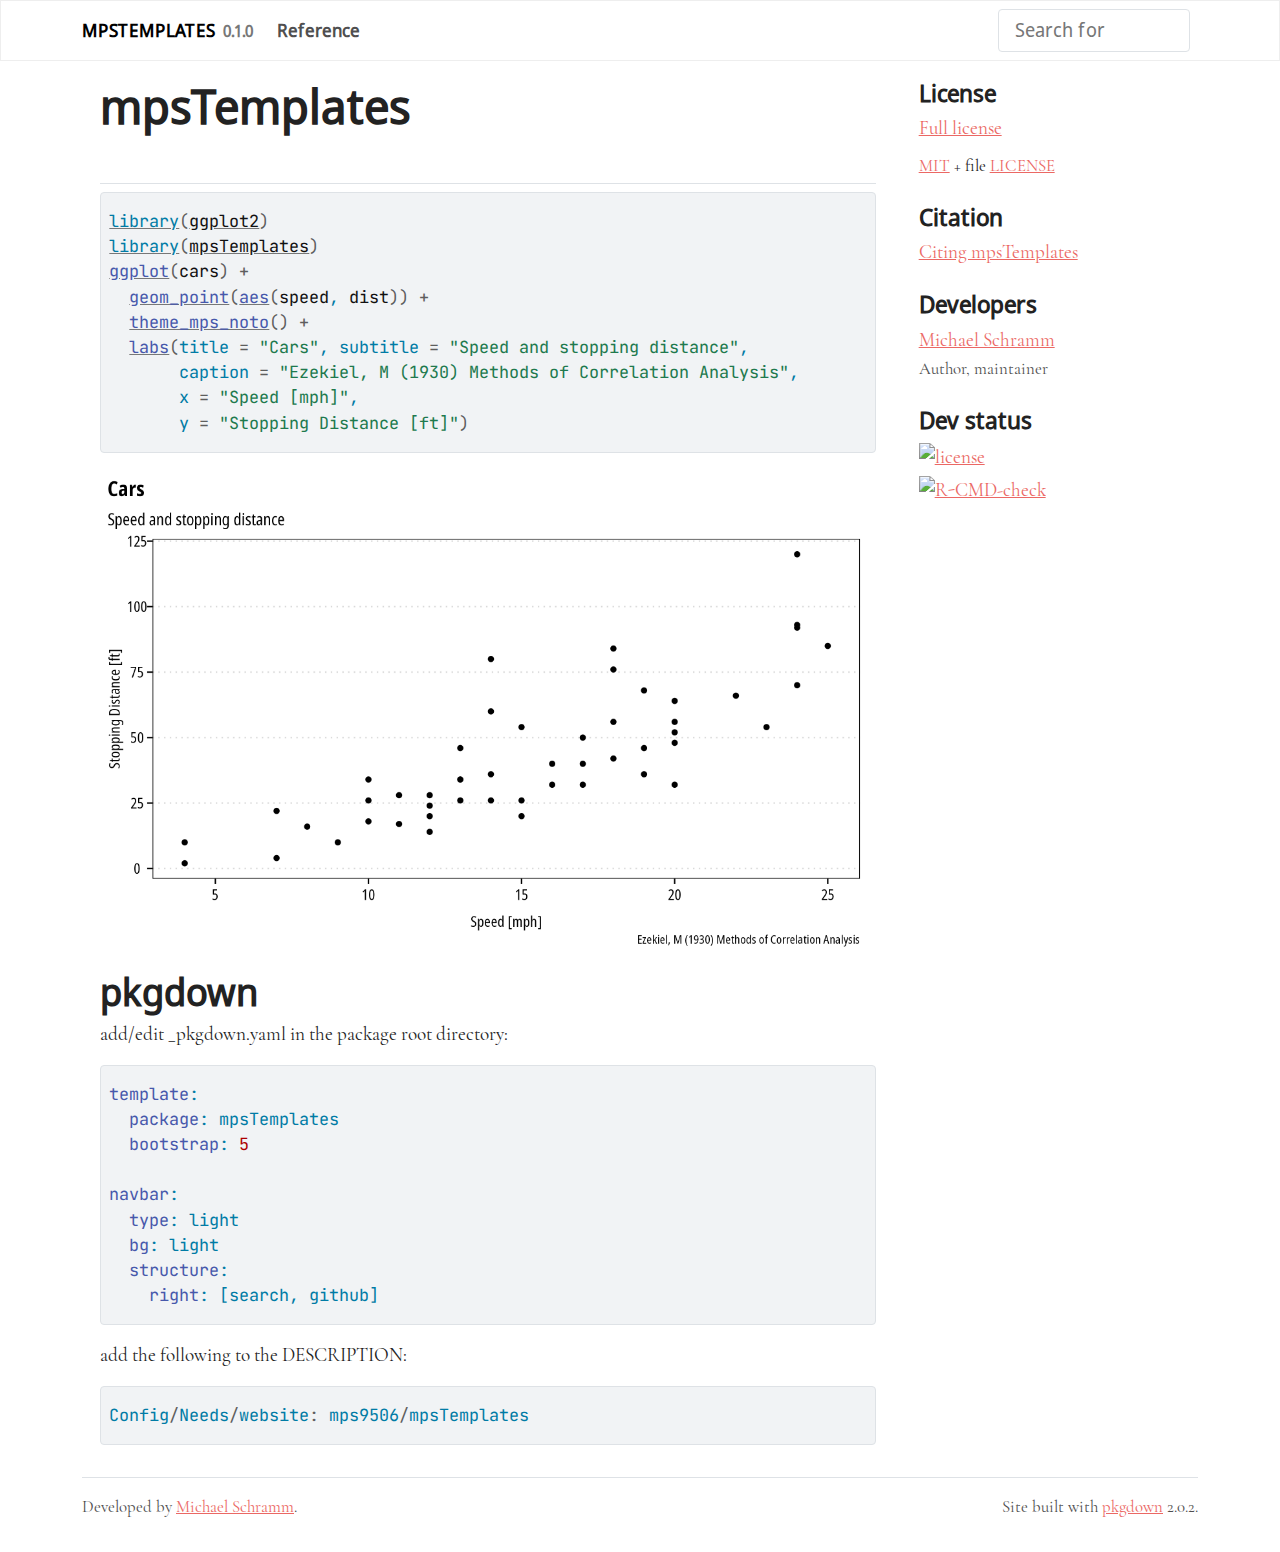
==== index.html @ f1f0ec69 "Built site for mpsTemplates: 0.1.0@006e340" ====
<!DOCTYPE html>
<!-- Generated by pkgdown: do not edit by hand --><html lang="en">
<head>
<meta http-equiv="Content-Type" content="text/html; charset=UTF-8">
<meta charset="utf-8">
<meta http-equiv="X-UA-Compatible" content="IE=edge">
<meta name="viewport" content="width=device-width, initial-scale=1, shrink-to-fit=no">
<meta name="description" content="Provides opinionated ggplot2 themes and other templates for my own use.">
<title>Templates for Me • mpsTemplates</title>
<script src="deps/jquery-3.6.0/jquery-3.6.0.min.js"></script><meta name="viewport" content="width=device-width, initial-scale=1, shrink-to-fit=no">
<link href="deps/bootstrap-5.1.0/bootstrap.min.css" rel="stylesheet">
<script src="deps/bootstrap-5.1.0/bootstrap.bundle.min.js"></script><link href="deps/_Cormorant%20Garamond-0.4.0/font.css" rel="stylesheet">
<link href="deps/_JetBrains%20Mono-0.4.0/font.css" rel="stylesheet">
<link href="deps/_Noto%20Sans%20Display-0.4.0/font.css" rel="stylesheet">
<!-- Font Awesome icons --><link rel="stylesheet" href="https://cdnjs.cloudflare.com/ajax/libs/font-awesome/5.12.1/css/all.min.css" integrity="sha256-mmgLkCYLUQbXn0B1SRqzHar6dCnv9oZFPEC1g1cwlkk=" crossorigin="anonymous">
<link rel="stylesheet" href="https://cdnjs.cloudflare.com/ajax/libs/font-awesome/5.12.1/css/v4-shims.min.css" integrity="sha256-wZjR52fzng1pJHwx4aV2AO3yyTOXrcDW7jBpJtTwVxw=" crossorigin="anonymous">
<!-- bootstrap-toc --><script src="https://cdn.rawgit.com/afeld/bootstrap-toc/v1.0.1/dist/bootstrap-toc.min.js"></script><!-- headroom.js --><script src="https://cdnjs.cloudflare.com/ajax/libs/headroom/0.11.0/headroom.min.js" integrity="sha256-AsUX4SJE1+yuDu5+mAVzJbuYNPHj/WroHuZ8Ir/CkE0=" crossorigin="anonymous"></script><script src="https://cdnjs.cloudflare.com/ajax/libs/headroom/0.11.0/jQuery.headroom.min.js" integrity="sha256-ZX/yNShbjqsohH1k95liqY9Gd8uOiE1S4vZc+9KQ1K4=" crossorigin="anonymous"></script><!-- clipboard.js --><script src="https://cdnjs.cloudflare.com/ajax/libs/clipboard.js/2.0.6/clipboard.min.js" integrity="sha256-inc5kl9MA1hkeYUt+EC3BhlIgyp/2jDIyBLS6k3UxPI=" crossorigin="anonymous"></script><!-- search --><script src="https://cdnjs.cloudflare.com/ajax/libs/fuse.js/6.4.6/fuse.js" integrity="sha512-zv6Ywkjyktsohkbp9bb45V6tEMoWhzFzXis+LrMehmJZZSys19Yxf1dopHx7WzIKxr5tK2dVcYmaCk2uqdjF4A==" crossorigin="anonymous"></script><script src="https://cdnjs.cloudflare.com/ajax/libs/autocomplete.js/0.38.0/autocomplete.jquery.min.js" integrity="sha512-GU9ayf+66Xx2TmpxqJpliWbT5PiGYxpaG8rfnBEk1LL8l1KGkRShhngwdXK1UgqhAzWpZHSiYPc09/NwDQIGyg==" crossorigin="anonymous"></script><script src="https://cdnjs.cloudflare.com/ajax/libs/mark.js/8.11.1/mark.min.js" integrity="sha512-5CYOlHXGh6QpOFA/TeTylKLWfB3ftPsde7AnmhuitiTX4K5SqCLBeKro6sPS8ilsz1Q4NRx3v8Ko2IBiszzdww==" crossorigin="anonymous"></script><!-- pkgdown --><script src="pkgdown.js"></script><meta property="og:title" content="Templates for Me">
<meta property="og:description" content="Provides opinionated ggplot2 themes and other templates for my own use.">
<!-- mathjax --><script src="https://cdnjs.cloudflare.com/ajax/libs/mathjax/2.7.5/MathJax.js" integrity="sha256-nvJJv9wWKEm88qvoQl9ekL2J+k/RWIsaSScxxlsrv8k=" crossorigin="anonymous"></script><script src="https://cdnjs.cloudflare.com/ajax/libs/mathjax/2.7.5/config/TeX-AMS-MML_HTMLorMML.js" integrity="sha256-84DKXVJXs0/F8OTMzX4UR909+jtl4G7SPypPavF+GfA=" crossorigin="anonymous"></script><!--[if lt IE 9]>
<script src="https://oss.maxcdn.com/html5shiv/3.7.3/html5shiv.min.js"></script>
<script src="https://oss.maxcdn.com/respond/1.4.2/respond.min.js"></script>
<![endif]-->
</head>
<body>
    <a href="#main" class="visually-hidden-focusable">Skip to contents</a>
    

    <nav class="navbar fixed-top navbar-light navbar-expand-lg bg-light"><div class="container">
    
    <a class="navbar-brand me-2" href="index.html">mpsTemplates</a>

    <small class="nav-text text-muted me-auto" data-bs-toggle="tooltip" data-bs-placement="bottom" title="">0.1.0</small>

    
    <button class="navbar-toggler" type="button" data-bs-toggle="collapse" data-bs-target="#navbar" aria-controls="navbar" aria-expanded="false" aria-label="Toggle navigation">
      <span class="navbar-toggler-icon"></span>
    </button>

    <div id="navbar" class="collapse navbar-collapse ms-3">
      <ul class="navbar-nav me-auto">
<li class="nav-item">
  <a class="nav-link" href="reference/index.html">Reference</a>
</li>
      </ul>
<form class="form-inline my-2 my-lg-0" role="search">
        <input type="search" class="form-control me-sm-2" aria-label="Toggle navigation" name="search-input" data-search-index="search.json" id="search-input" placeholder="Search for" autocomplete="off">
</form>

      <ul class="navbar-nav"></ul>
</div>

    
  </div>
</nav><div class="container template-home">
<div class="row">
  <main id="main" class="col-md-9"><div class="section level1">
<div class="page-header"><h1 id="mpstemplates">mpsTemplates<a class="anchor" aria-label="anchor" href="#mpstemplates"></a>
</h1></div>
<!-- badges: start -->

<div class="sourceCode" id="cb1"><pre class="downlit sourceCode r">
<code class="sourceCode R"><span class="kw"><a href="https://rdrr.io/r/base/library.html" class="external-link">library</a></span><span class="op">(</span><span class="va"><a href="https://ggplot2.tidyverse.org" class="external-link">ggplot2</a></span><span class="op">)</span>
<span class="kw"><a href="https://rdrr.io/r/base/library.html" class="external-link">library</a></span><span class="op">(</span><span class="va"><a href="https://mps9506.github.io/mps-templates/">mpsTemplates</a></span><span class="op">)</span>
<span class="fu"><a href="https://ggplot2.tidyverse.org/reference/ggplot.html" class="external-link">ggplot</a></span><span class="op">(</span><span class="va">cars</span><span class="op">)</span> <span class="op">+</span>
  <span class="fu"><a href="https://ggplot2.tidyverse.org/reference/geom_point.html" class="external-link">geom_point</a></span><span class="op">(</span><span class="fu"><a href="https://ggplot2.tidyverse.org/reference/aes.html" class="external-link">aes</a></span><span class="op">(</span><span class="va">speed</span>, <span class="va">dist</span><span class="op">)</span><span class="op">)</span> <span class="op">+</span>
  <span class="fu"><a href="reference/theme_mps_noto.html">theme_mps_noto</a></span><span class="op">(</span><span class="op">)</span> <span class="op">+</span>
  <span class="fu"><a href="https://ggplot2.tidyverse.org/reference/labs.html" class="external-link">labs</a></span><span class="op">(</span>title <span class="op">=</span> <span class="st">"Cars"</span>, subtitle <span class="op">=</span> <span class="st">"Speed and stopping distance"</span>,
       caption <span class="op">=</span> <span class="st">"Ezekiel, M (1930) Methods of Correlation Analysis"</span>,
       x <span class="op">=</span> <span class="st">"Speed [mph]"</span>,
       y <span class="op">=</span> <span class="st">"Stopping Distance [ft]"</span><span class="op">)</span></code></pre></div>
<p><img src="reference/figures/README-unnamed-chunk-2-1.png" width="100%"></p>
<div class="section level2">
<h2 id="pkgdown">pkgdown<a class="anchor" aria-label="anchor" href="#pkgdown"></a>
</h2>
<p>add/edit _pkgdown.yaml in the package root directory:</p>
<div class="sourceCode" id="cb2"><pre class="sourceCode yaml"><code class="sourceCode yaml"><span id="cb2-1"><a href="#cb2-1"></a><span class="fu">template</span><span class="kw">:</span></span>
<span id="cb2-2"><a href="#cb2-2"></a><span class="at">  </span><span class="fu">package</span><span class="kw">:</span><span class="at"> mpsTemplates</span></span>
<span id="cb2-3"><a href="#cb2-3"></a><span class="at">  </span><span class="fu">bootstrap</span><span class="kw">:</span><span class="at"> </span><span class="dv">5</span></span>
<span id="cb2-4"><a href="#cb2-4"></a></span>
<span id="cb2-5"><a href="#cb2-5"></a><span class="fu">navbar</span><span class="kw">:</span></span>
<span id="cb2-6"><a href="#cb2-6"></a><span class="at">  </span><span class="fu">type</span><span class="kw">:</span><span class="at"> light</span></span>
<span id="cb2-7"><a href="#cb2-7"></a><span class="at">  </span><span class="fu">bg</span><span class="kw">:</span><span class="at"> light</span></span>
<span id="cb2-8"><a href="#cb2-8"></a><span class="at">  </span><span class="fu">structure</span><span class="kw">:</span></span>
<span id="cb2-9"><a href="#cb2-9"></a><span class="at">    </span><span class="fu">right</span><span class="kw">:</span><span class="at"> </span><span class="kw">[</span><span class="at">search</span><span class="kw">,</span><span class="at"> github</span><span class="kw">]</span></span></code></pre></div>
<p>add the following to the DESCRIPTION:</p>
<div class="sourceCode" id="cb3"><pre class="sourceCode R"><code class="sourceCode r"><span id="cb3-1"><a href="#cb3-1"></a>Config<span class="op">/</span>Needs<span class="op">/</span>website<span class="op">:</span><span class="st"> </span>mps9506<span class="op">/</span>mpsTemplates</span></code></pre></div>
</div>
</div>
  </main><aside class="col-md-3"><div class="license">
<h2 data-toc-skip>License</h2>
<ul class="list-unstyled">
<li><a href="LICENSE.html">Full license</a></li>
<li><small><a href="https://opensource.org/licenses/mit-license.php" class="external-link">MIT</a> + file <a href="LICENSE-text.html">LICENSE</a></small></li>
</ul>
</div>


<div class="citation">
<h2 data-toc-skip>Citation</h2>
<ul class="list-unstyled">
<li><a href="authors.html#citation">Citing mpsTemplates</a></li>
</ul>
</div>

<div class="developers">
<h2 data-toc-skip>Developers</h2>
<ul class="list-unstyled">
<li>
<a href="https://github.com/mps9506" class="external-link">Michael Schramm</a> <br><small class="roles"> Author, maintainer </small>  </li>
</ul>
</div>

<div class="dev-status">
<h2 data-toc-skip>Dev status</h2>
<ul class="list-unstyled">
<li><a href="https://choosealicense.com/" class="external-link"><img src="https://img.shields.io/badge/license-MIT%20+%20file%20LICENSE-lightgrey.svg" alt="license"></a></li>
<li><a href="https://github.com/mps9506/mps-templates/actions" class="external-link"><img src="https://github.com/mps9506/mps-templates/workflows/R-CMD-check/badge.svg" alt="R-CMD-check"></a></li>
</ul>
</div>

  </aside>
</div>


    <footer><div class="pkgdown-footer-left">
  <p></p>
<p>Developed by <a href="https://github.com/mps9506" class="external-link">Michael Schramm</a>.</p>
</div>

<div class="pkgdown-footer-right">
  <p></p>
<p>Site built with <a href="https://pkgdown.r-lib.org/" class="external-link">pkgdown</a> 2.0.2.</p>
</div>

    </footer>
</div>

  

  

  </body>
</html>
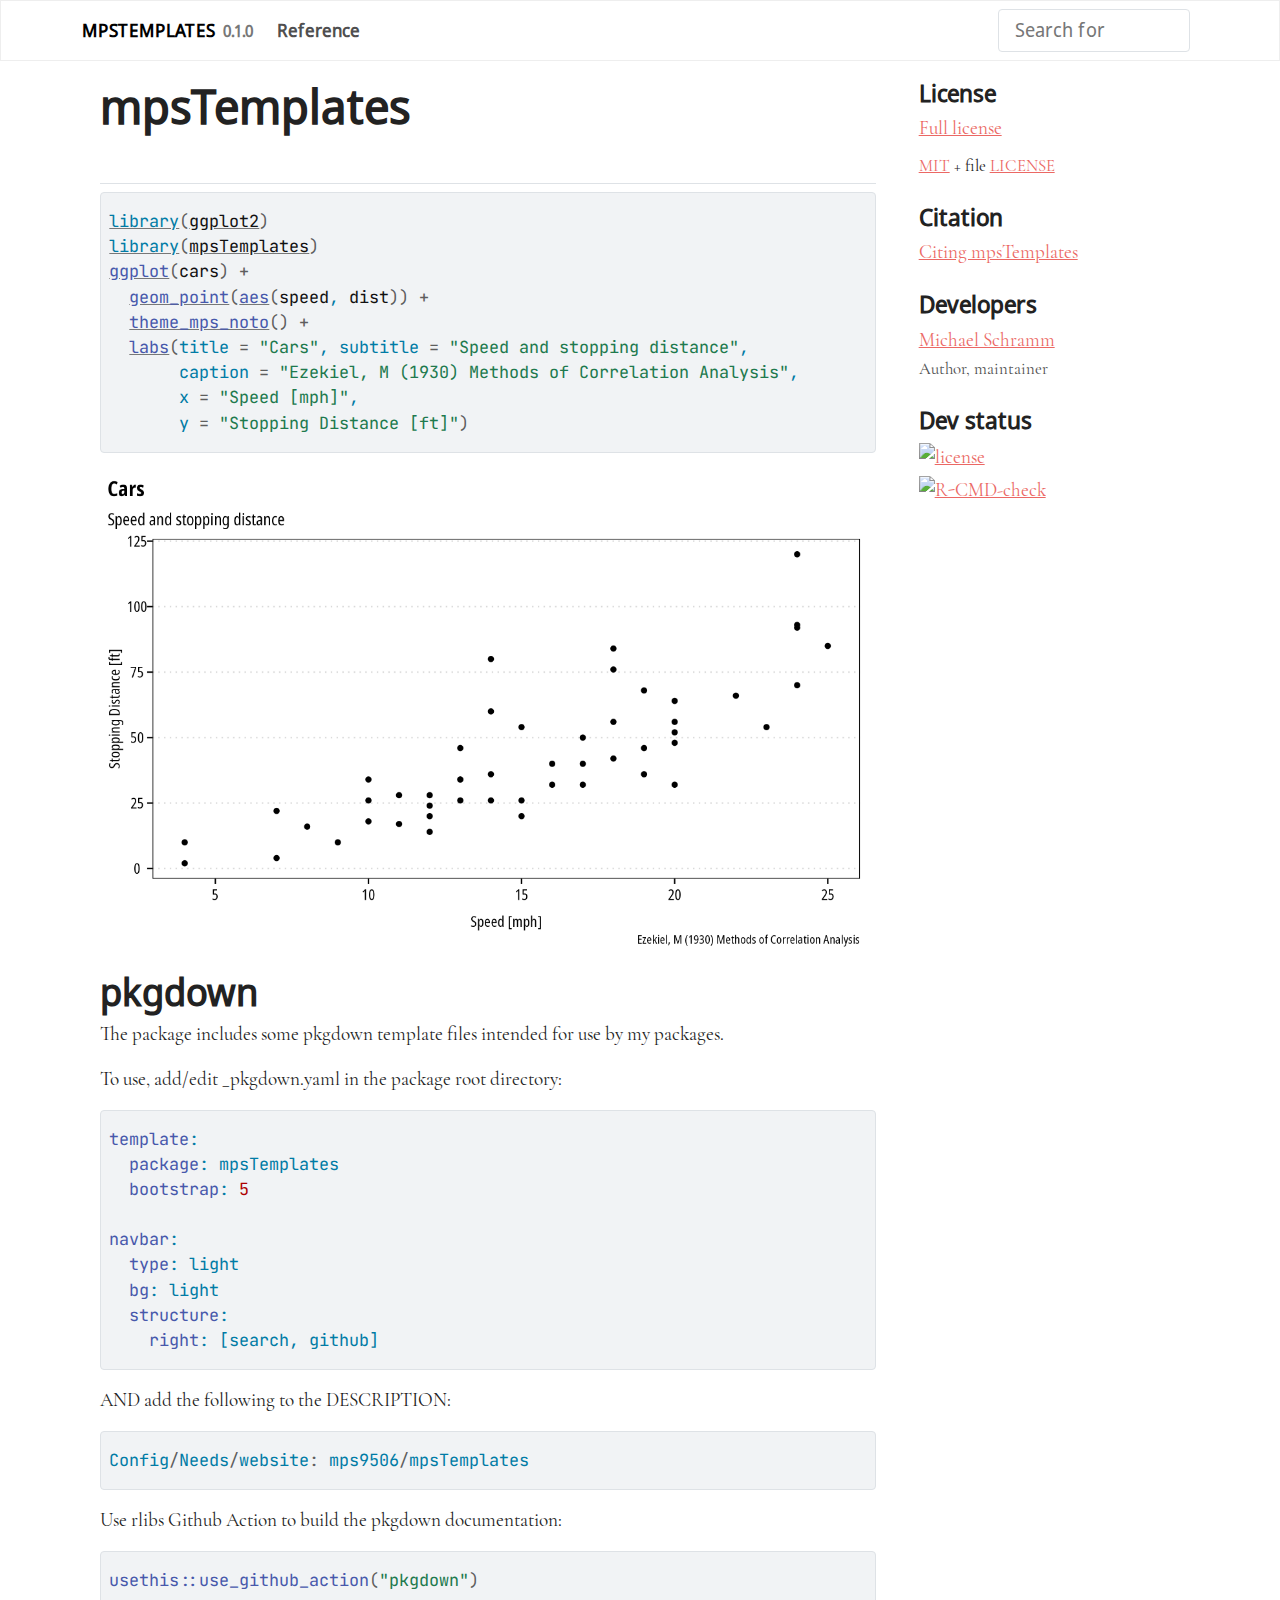
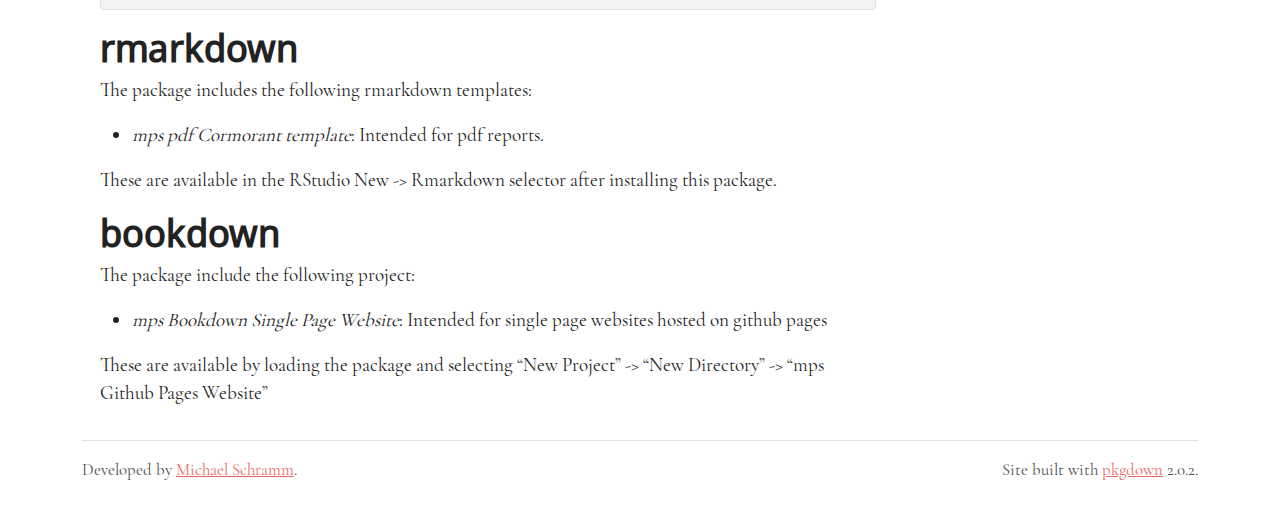
==== commit 1f459ca6: "Built site for mpsTemplates: 0.1.0@ee2d639" ====
--- a/index.html
+++ b/index.html
@@ -72,7 +72,8 @@
 <div class="section level2">
 <h2 id="pkgdown">pkgdown<a class="anchor" aria-label="anchor" href="#pkgdown"></a>
 </h2>
-<p>add/edit _pkgdown.yaml in the package root directory:</p>
+<p>The package includes some pkgdown template files intended for use by my packages.</p>
+<p>To use, add/edit _pkgdown.yaml in the package root directory:</p>
 <div class="sourceCode" id="cb2"><pre class="sourceCode yaml"><code class="sourceCode yaml"><span id="cb2-1"><a href="#cb2-1"></a><span class="fu">template</span><span class="kw">:</span></span>
 <span id="cb2-2"><a href="#cb2-2"></a><span class="at">  </span><span class="fu">package</span><span class="kw">:</span><span class="at"> mpsTemplates</span></span>
 <span id="cb2-3"><a href="#cb2-3"></a><span class="at">  </span><span class="fu">bootstrap</span><span class="kw">:</span><span class="at"> </span><span class="dv">5</span></span>
@@ -82,8 +83,31 @@
 <span id="cb2-7"><a href="#cb2-7"></a><span class="at">  </span><span class="fu">bg</span><span class="kw">:</span><span class="at"> light</span></span>
 <span id="cb2-8"><a href="#cb2-8"></a><span class="at">  </span><span class="fu">structure</span><span class="kw">:</span></span>
 <span id="cb2-9"><a href="#cb2-9"></a><span class="at">    </span><span class="fu">right</span><span class="kw">:</span><span class="at"> </span><span class="kw">[</span><span class="at">search</span><span class="kw">,</span><span class="at"> github</span><span class="kw">]</span></span></code></pre></div>
-<p>add the following to the DESCRIPTION:</p>
+<p>AND add the following to the DESCRIPTION:</p>
 <div class="sourceCode" id="cb3"><pre class="sourceCode R"><code class="sourceCode r"><span id="cb3-1"><a href="#cb3-1"></a>Config<span class="op">/</span>Needs<span class="op">/</span>website<span class="op">:</span><span class="st"> </span>mps9506<span class="op">/</span>mpsTemplates</span></code></pre></div>
+<p>Use rlibs Github Action to build the pkgdown documentation:</p>
+<div class="sourceCode" id="cb4"><pre class="downlit sourceCode r">
+<code class="sourceCode R"><span class="fu">usethis</span><span class="fu">::</span><span class="fu">use_github_action</span><span class="op">(</span><span class="st">"pkgdown"</span><span class="op">)</span></code></pre></div>
+</div>
+<div class="section level2">
+<h2 id="rmarkdown">rmarkdown<a class="anchor" aria-label="anchor" href="#rmarkdown"></a>
+</h2>
+<p>The package includes the following rmarkdown templates:</p>
+<ul>
+<li>
+<em>mps pdf Cormorant template</em>: Intended for pdf reports.</li>
+</ul>
+<p>These are available in the RStudio New -&gt; Rmarkdown selector after installing this package.</p>
+</div>
+<div class="section level2">
+<h2 id="bookdown">bookdown<a class="anchor" aria-label="anchor" href="#bookdown"></a>
+</h2>
+<p>The package include the following project:</p>
+<ul>
+<li>
+<em>mps Bookdown Single Page Website</em>: Intended for single page websites hosted on github pages</li>
+</ul>
+<p>These are available by loading the package and selecting “New Project” -&gt; “New Directory” -&gt; “mps Github Pages Website”</p>
 </div>
 </div>
   </main><aside class="col-md-3"><div class="license">
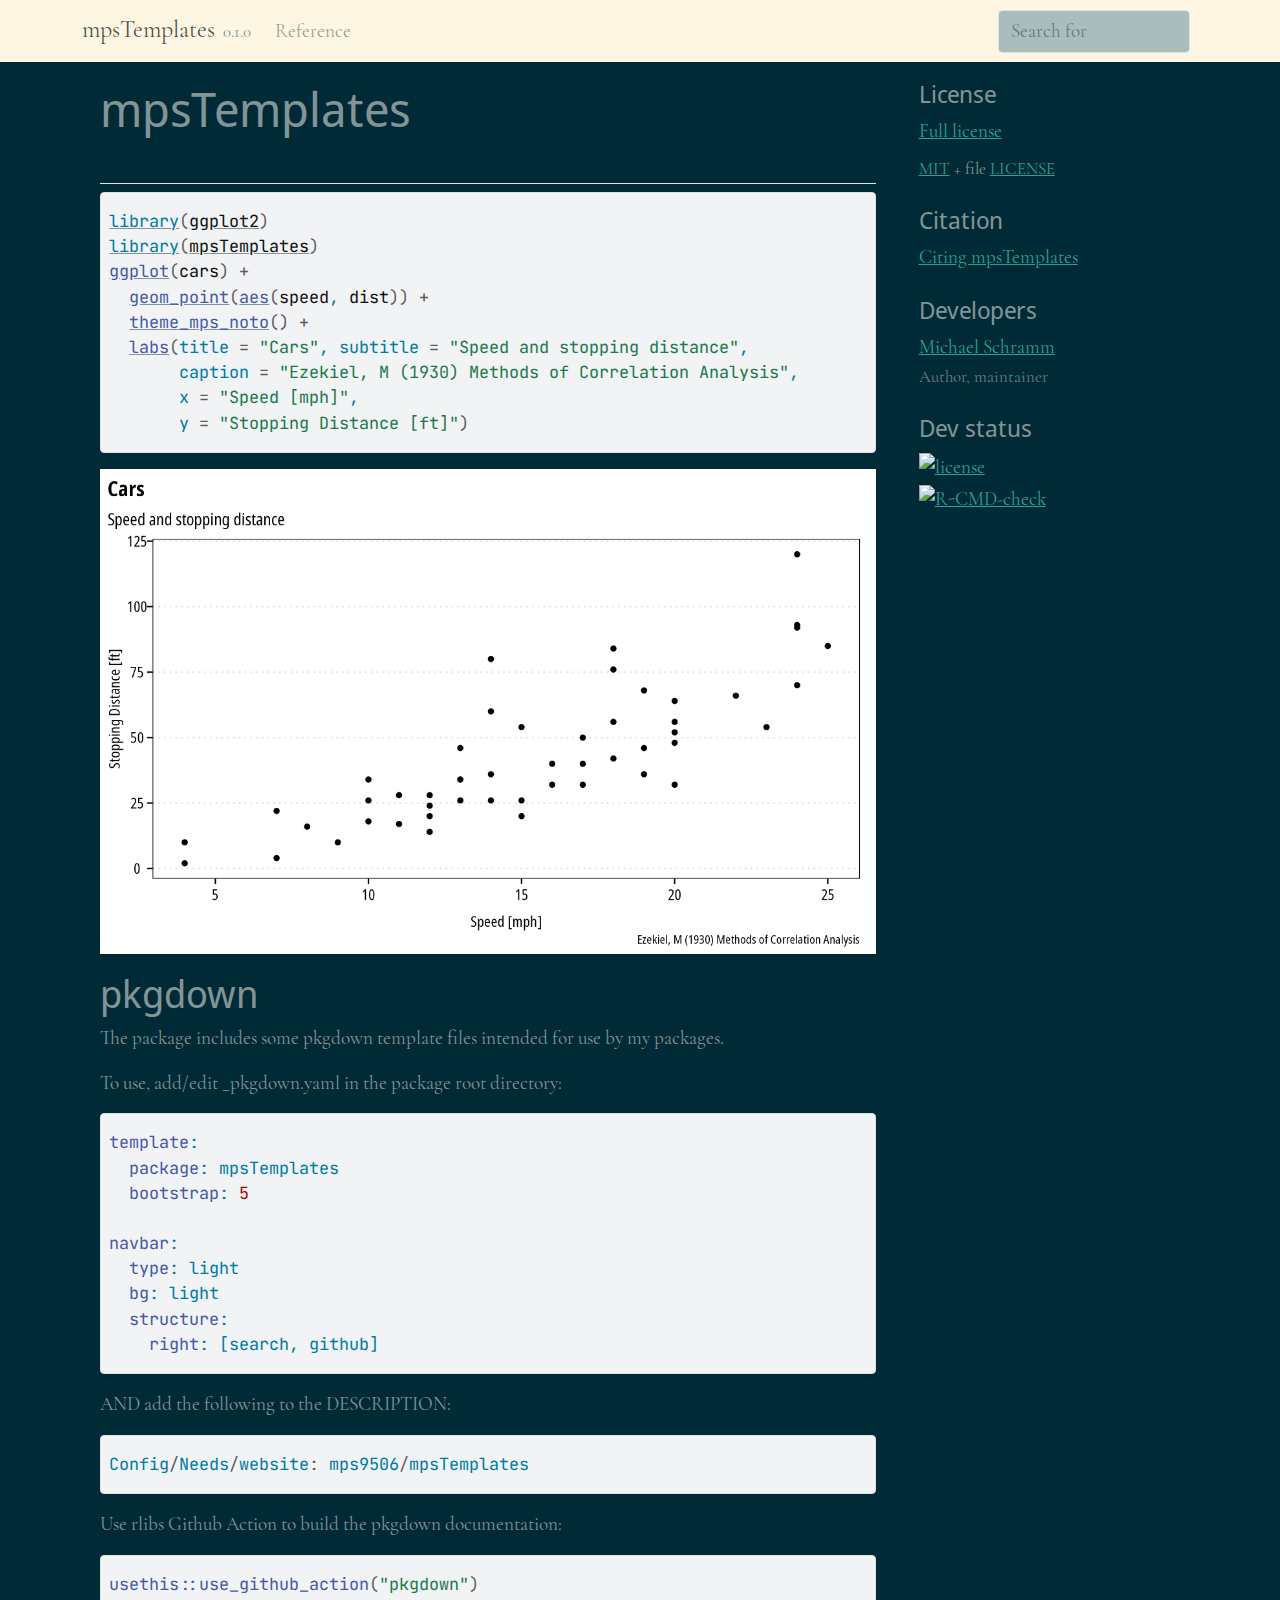
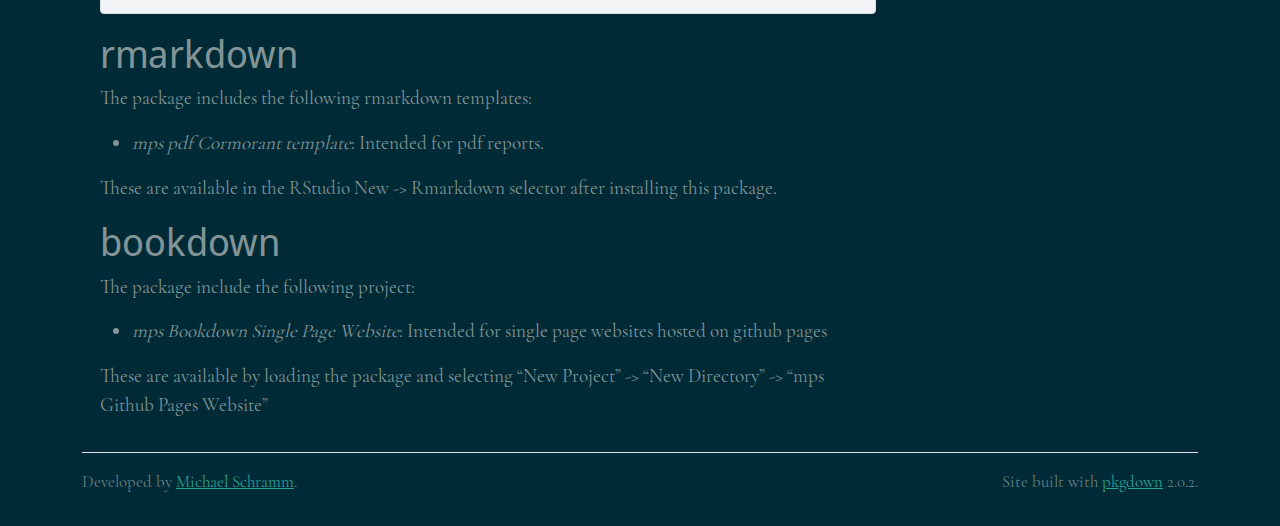
==== commit bfae5474: "Built site for mpsTemplates: 0.1.0@90414e0" ====
--- a/index.html
+++ b/index.html
@@ -9,9 +9,9 @@
 <title>Templates for Me • mpsTemplates</title>
 <script src="deps/jquery-3.6.0/jquery-3.6.0.min.js"></script><meta name="viewport" content="width=device-width, initial-scale=1, shrink-to-fit=no">
 <link href="deps/bootstrap-5.1.0/bootstrap.min.css" rel="stylesheet">
-<script src="deps/bootstrap-5.1.0/bootstrap.bundle.min.js"></script><link href="deps/_Cormorant%20Garamond-0.4.0/font.css" rel="stylesheet">
-<link href="deps/_JetBrains%20Mono-0.4.0/font.css" rel="stylesheet">
-<link href="deps/_Noto%20Sans%20Display-0.4.0/font.css" rel="stylesheet">
+<script src="deps/bootstrap-5.1.0/bootstrap.bundle.min.js"></script><link href="deps/_Cormorant%20Garamond-0.4.1/font.css" rel="stylesheet">
+<link href="deps/_JetBrains%20Mono-0.4.1/font.css" rel="stylesheet">
+<link href="deps/_Noto%20Sans%20Display-0.4.1/font.css" rel="stylesheet">
 <!-- Font Awesome icons --><link rel="stylesheet" href="https://cdnjs.cloudflare.com/ajax/libs/font-awesome/5.12.1/css/all.min.css" integrity="sha256-mmgLkCYLUQbXn0B1SRqzHar6dCnv9oZFPEC1g1cwlkk=" crossorigin="anonymous">
 <link rel="stylesheet" href="https://cdnjs.cloudflare.com/ajax/libs/font-awesome/5.12.1/css/v4-shims.min.css" integrity="sha256-wZjR52fzng1pJHwx4aV2AO3yyTOXrcDW7jBpJtTwVxw=" crossorigin="anonymous">
 <!-- bootstrap-toc --><script src="https://cdn.rawgit.com/afeld/bootstrap-toc/v1.0.1/dist/bootstrap-toc.min.js"></script><!-- headroom.js --><script src="https://cdnjs.cloudflare.com/ajax/libs/headroom/0.11.0/headroom.min.js" integrity="sha256-AsUX4SJE1+yuDu5+mAVzJbuYNPHj/WroHuZ8Ir/CkE0=" crossorigin="anonymous"></script><script src="https://cdnjs.cloudflare.com/ajax/libs/headroom/0.11.0/jQuery.headroom.min.js" integrity="sha256-ZX/yNShbjqsohH1k95liqY9Gd8uOiE1S4vZc+9KQ1K4=" crossorigin="anonymous"></script><!-- clipboard.js --><script src="https://cdnjs.cloudflare.com/ajax/libs/clipboard.js/2.0.6/clipboard.min.js" integrity="sha256-inc5kl9MA1hkeYUt+EC3BhlIgyp/2jDIyBLS6k3UxPI=" crossorigin="anonymous"></script><!-- search --><script src="https://cdnjs.cloudflare.com/ajax/libs/fuse.js/6.4.6/fuse.js" integrity="sha512-zv6Ywkjyktsohkbp9bb45V6tEMoWhzFzXis+LrMehmJZZSys19Yxf1dopHx7WzIKxr5tK2dVcYmaCk2uqdjF4A==" crossorigin="anonymous"></script><script src="https://cdnjs.cloudflare.com/ajax/libs/autocomplete.js/0.38.0/autocomplete.jquery.min.js" integrity="sha512-GU9ayf+66Xx2TmpxqJpliWbT5PiGYxpaG8rfnBEk1LL8l1KGkRShhngwdXK1UgqhAzWpZHSiYPc09/NwDQIGyg==" crossorigin="anonymous"></script><script src="https://cdnjs.cloudflare.com/ajax/libs/mark.js/8.11.1/mark.min.js" integrity="sha512-5CYOlHXGh6QpOFA/TeTylKLWfB3ftPsde7AnmhuitiTX4K5SqCLBeKro6sPS8ilsz1Q4NRx3v8Ko2IBiszzdww==" crossorigin="anonymous"></script><!-- pkgdown --><script src="pkgdown.js"></script><meta property="og:title" content="Templates for Me">
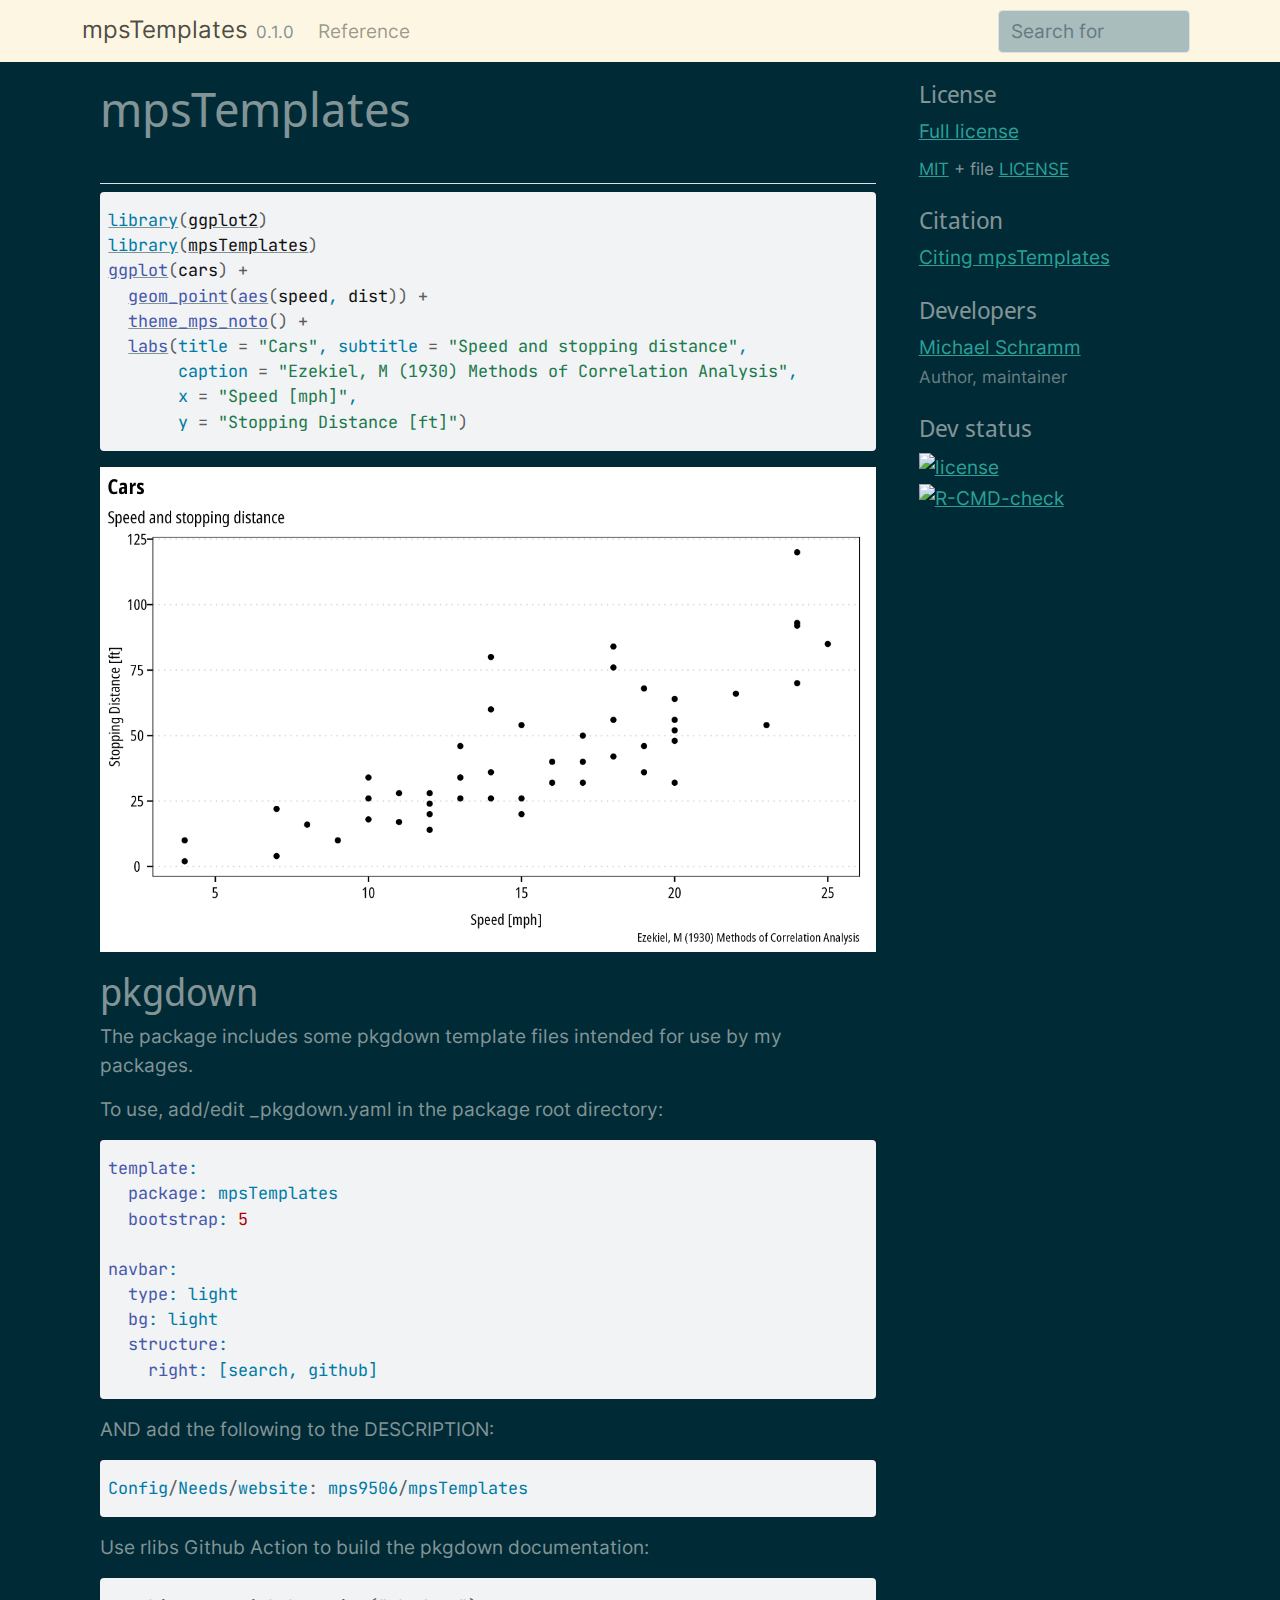
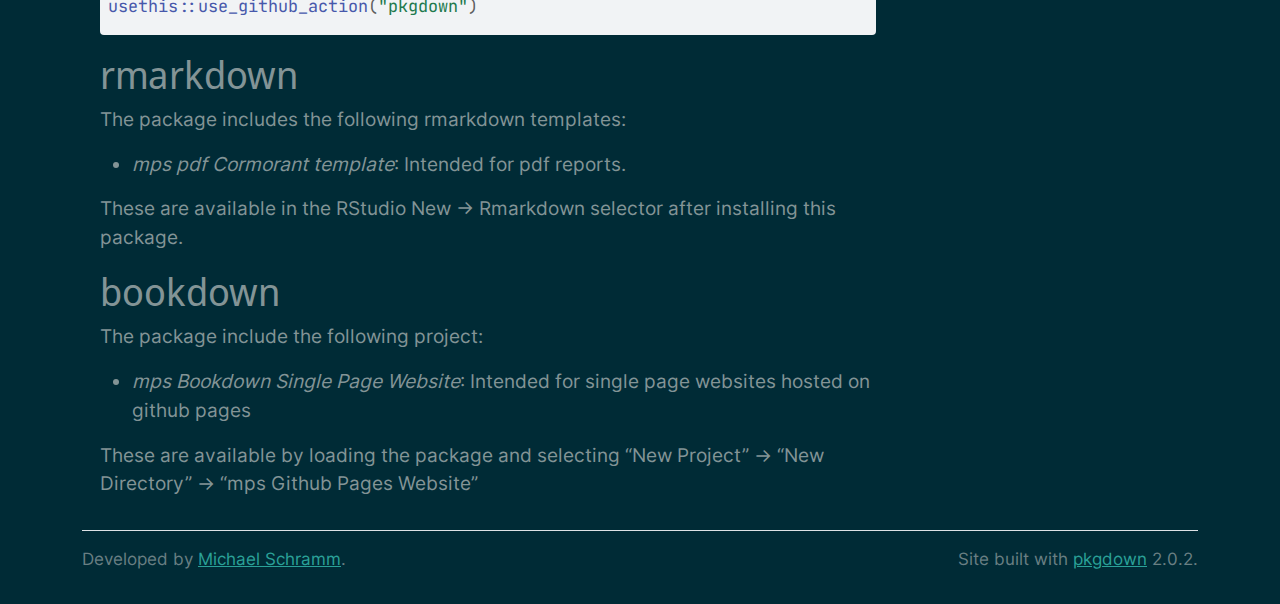
==== commit 9a46ac19: "Built site for mpsTemplates: 0.1.0@89d1d10" ====
--- a/index.html
+++ b/index.html
@@ -9,7 +9,7 @@
 <title>Templates for Me • mpsTemplates</title>
 <script src="deps/jquery-3.6.0/jquery-3.6.0.min.js"></script><meta name="viewport" content="width=device-width, initial-scale=1, shrink-to-fit=no">
 <link href="deps/bootstrap-5.1.0/bootstrap.min.css" rel="stylesheet">
-<script src="deps/bootstrap-5.1.0/bootstrap.bundle.min.js"></script><link href="deps/_Cormorant%20Garamond-0.4.1/font.css" rel="stylesheet">
+<script src="deps/bootstrap-5.1.0/bootstrap.bundle.min.js"></script><link href="deps/_Inter-0.4.1/font.css" rel="stylesheet">
 <link href="deps/_JetBrains%20Mono-0.4.1/font.css" rel="stylesheet">
 <link href="deps/_Noto%20Sans%20Display-0.4.1/font.css" rel="stylesheet">
 <!-- Font Awesome icons --><link rel="stylesheet" href="https://cdnjs.cloudflare.com/ajax/libs/font-awesome/5.12.1/css/all.min.css" integrity="sha256-mmgLkCYLUQbXn0B1SRqzHar6dCnv9oZFPEC1g1cwlkk=" crossorigin="anonymous">
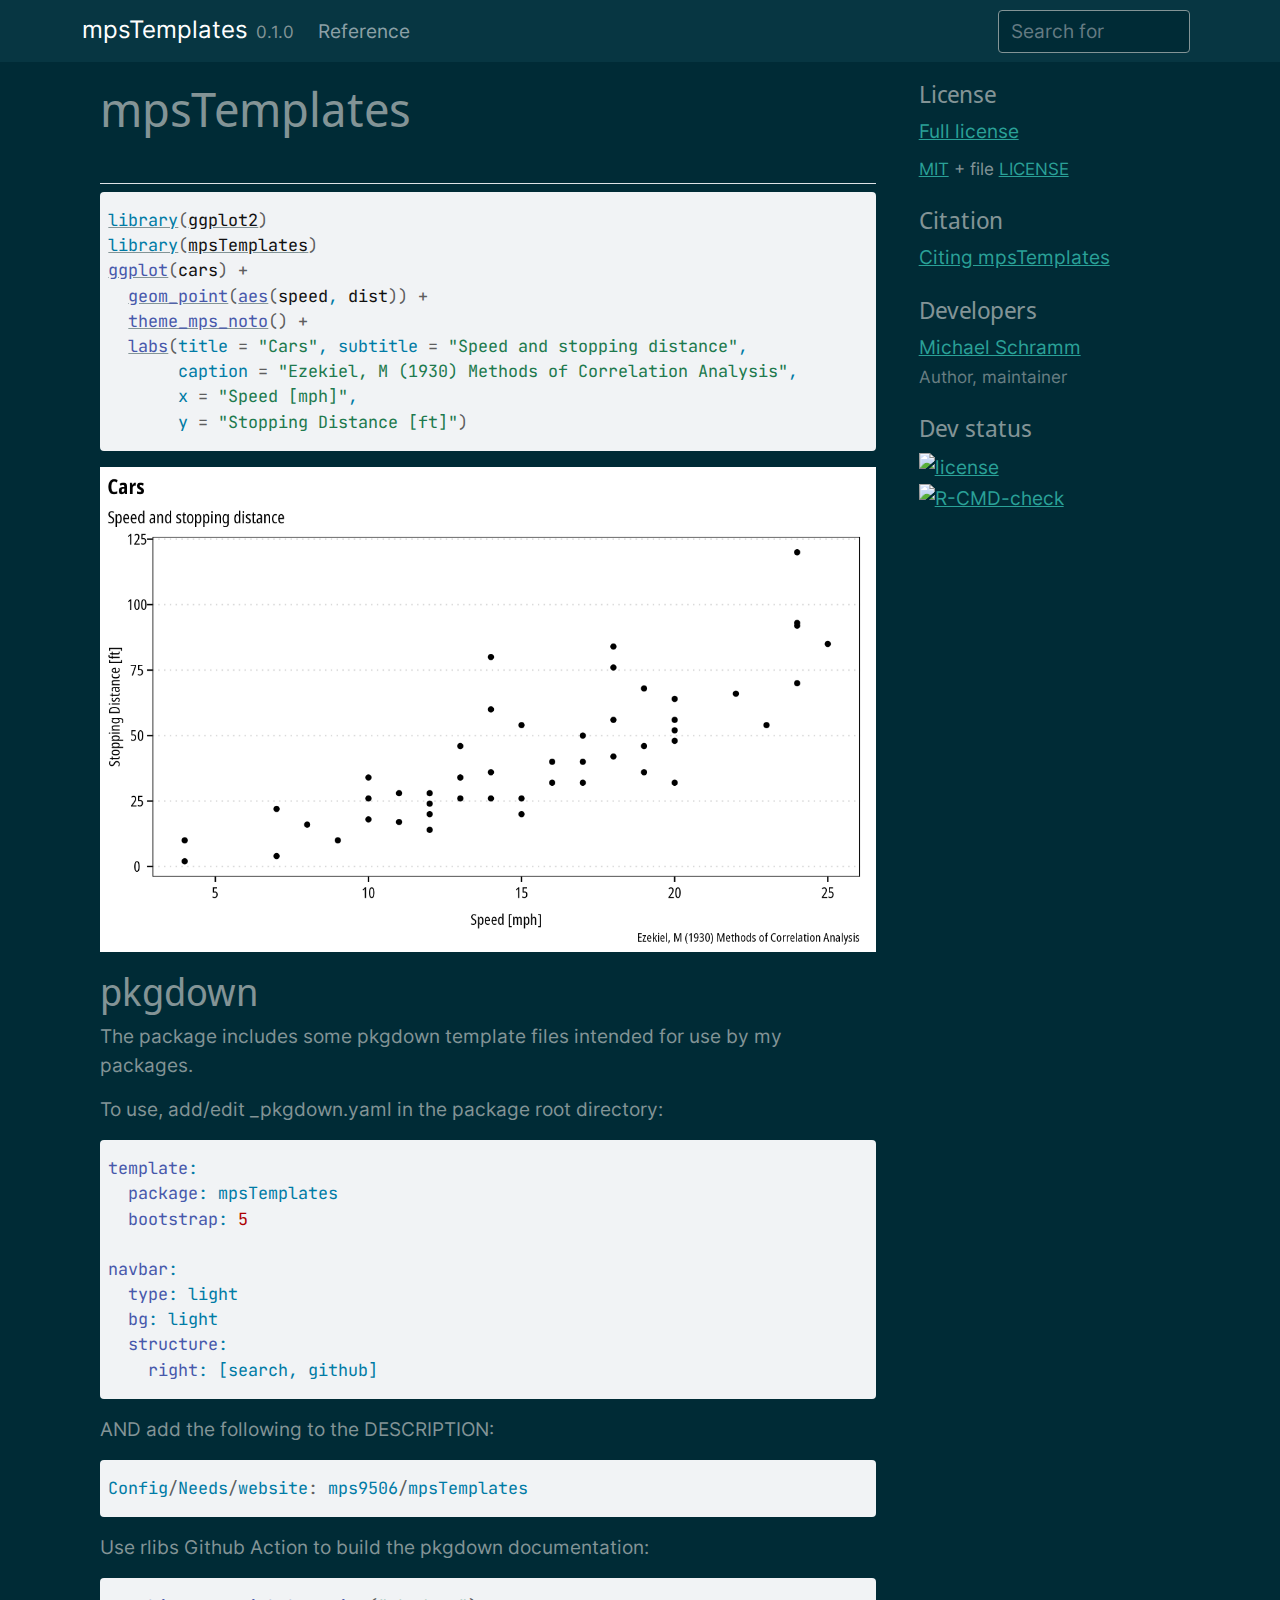
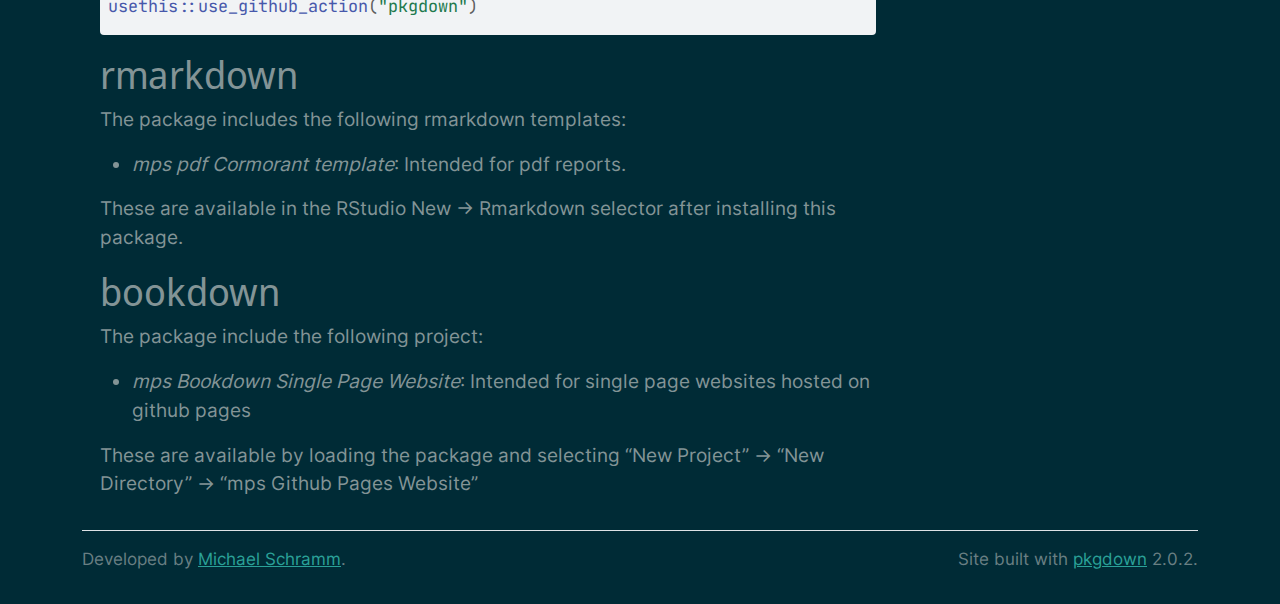
==== commit b5db1425: "Built site for mpsTemplates: 0.1.0@ce2271c" ====
--- a/index.html
+++ b/index.html
@@ -25,7 +25,7 @@
     <a href="#main" class="visually-hidden-focusable">Skip to contents</a>
     
 
-    <nav class="navbar fixed-top navbar-light navbar-expand-lg bg-light"><div class="container">
+    <nav class="navbar fixed-top navbar-dark navbar-expand-lg bg-dark"><div class="container">
     
     <a class="navbar-brand me-2" href="index.html">mpsTemplates</a>
 
@@ -58,6 +58,7 @@
 </h1></div>
 <!-- badges: start -->
 
+<!-- badges: end -->
 <div class="sourceCode" id="cb1"><pre class="downlit sourceCode r">
 <code class="sourceCode R"><span class="kw"><a href="https://rdrr.io/r/base/library.html" class="external-link">library</a></span><span class="op">(</span><span class="va"><a href="https://ggplot2.tidyverse.org" class="external-link">ggplot2</a></span><span class="op">)</span>
 <span class="kw"><a href="https://rdrr.io/r/base/library.html" class="external-link">library</a></span><span class="op">(</span><span class="va"><a href="https://mps9506.github.io/mps-templates/">mpsTemplates</a></span><span class="op">)</span>
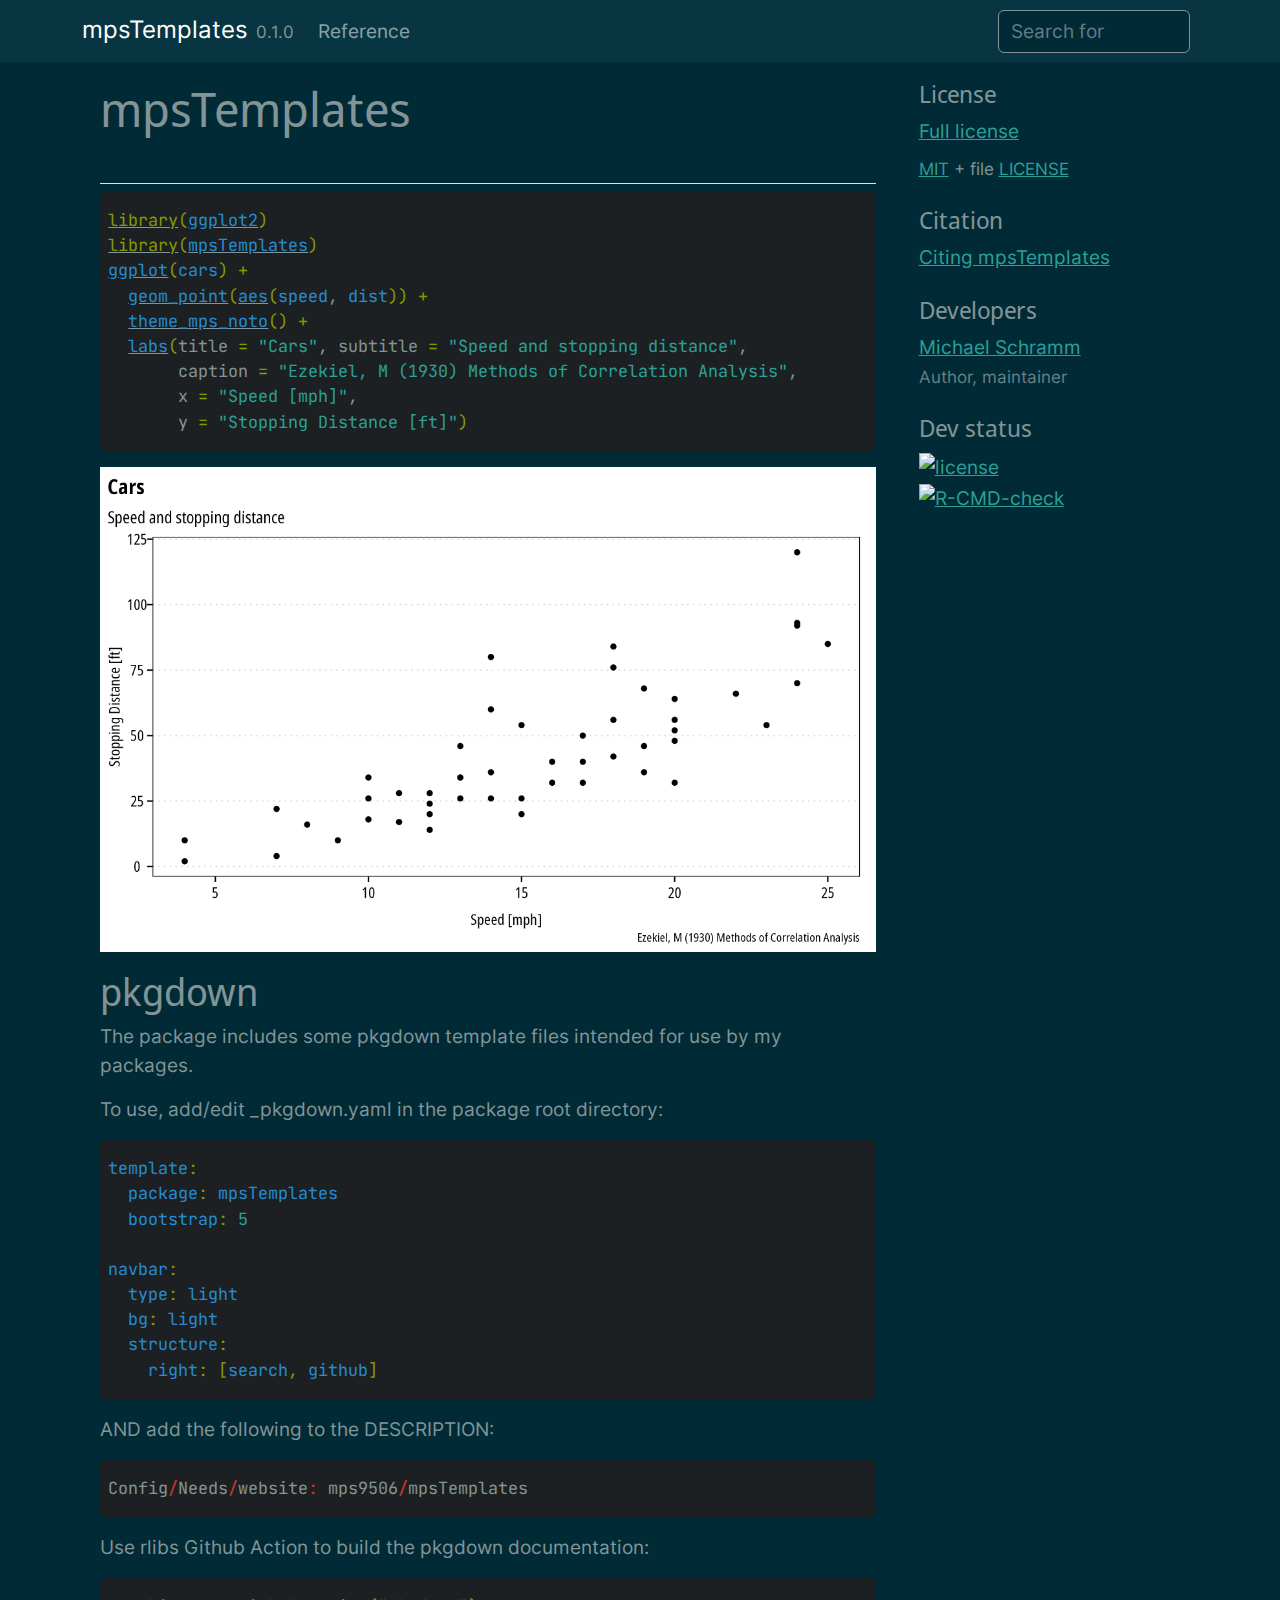
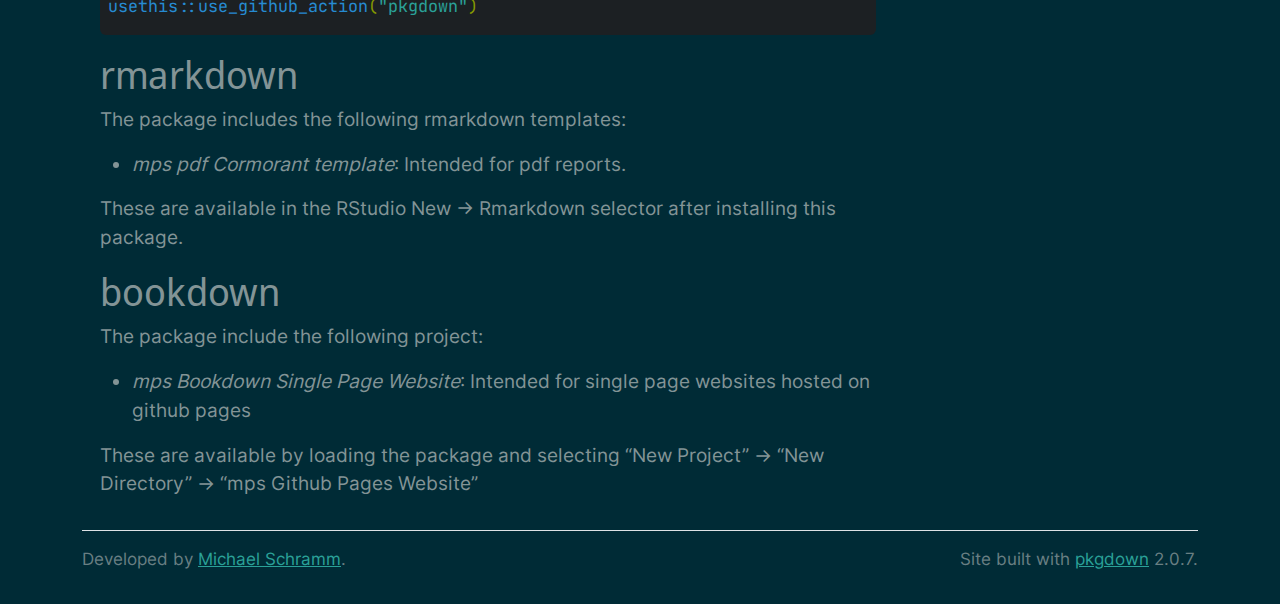
==== commit be9496ef: "Deploying to gh-pages from @ mps9506/mpsTemplates@32c7eb583bf8434acfcda72236b8b72b7438e848 🚀" ====
--- a/index.html
+++ b/index.html
@@ -8,13 +8,13 @@
 <meta name="description" content="Provides opinionated ggplot2 themes and other templates for my own use.">
 <title>Templates for Me • mpsTemplates</title>
 <script src="deps/jquery-3.6.0/jquery-3.6.0.min.js"></script><meta name="viewport" content="width=device-width, initial-scale=1, shrink-to-fit=no">
-<link href="deps/bootstrap-5.1.0/bootstrap.min.css" rel="stylesheet">
-<script src="deps/bootstrap-5.1.0/bootstrap.bundle.min.js"></script><link href="deps/_Inter-0.4.1/font.css" rel="stylesheet">
-<link href="deps/_JetBrains%20Mono-0.4.1/font.css" rel="stylesheet">
-<link href="deps/_Noto%20Sans%20Display-0.4.1/font.css" rel="stylesheet">
+<link href="deps/bootstrap-5.2.2/bootstrap.min.css" rel="stylesheet">
+<script src="deps/bootstrap-5.2.2/bootstrap.bundle.min.js"></script><link href="deps/Inter-0.4.5/font.css" rel="stylesheet">
+<link href="deps/JetBrains_Mono-0.4.5/font.css" rel="stylesheet">
+<link href="deps/Noto_Sans_Display-0.4.5/font.css" rel="stylesheet">
 <!-- Font Awesome icons --><link rel="stylesheet" href="https://cdnjs.cloudflare.com/ajax/libs/font-awesome/5.12.1/css/all.min.css" integrity="sha256-mmgLkCYLUQbXn0B1SRqzHar6dCnv9oZFPEC1g1cwlkk=" crossorigin="anonymous">
 <link rel="stylesheet" href="https://cdnjs.cloudflare.com/ajax/libs/font-awesome/5.12.1/css/v4-shims.min.css" integrity="sha256-wZjR52fzng1pJHwx4aV2AO3yyTOXrcDW7jBpJtTwVxw=" crossorigin="anonymous">
-<!-- bootstrap-toc --><script src="https://cdn.rawgit.com/afeld/bootstrap-toc/v1.0.1/dist/bootstrap-toc.min.js"></script><!-- headroom.js --><script src="https://cdnjs.cloudflare.com/ajax/libs/headroom/0.11.0/headroom.min.js" integrity="sha256-AsUX4SJE1+yuDu5+mAVzJbuYNPHj/WroHuZ8Ir/CkE0=" crossorigin="anonymous"></script><script src="https://cdnjs.cloudflare.com/ajax/libs/headroom/0.11.0/jQuery.headroom.min.js" integrity="sha256-ZX/yNShbjqsohH1k95liqY9Gd8uOiE1S4vZc+9KQ1K4=" crossorigin="anonymous"></script><!-- clipboard.js --><script src="https://cdnjs.cloudflare.com/ajax/libs/clipboard.js/2.0.6/clipboard.min.js" integrity="sha256-inc5kl9MA1hkeYUt+EC3BhlIgyp/2jDIyBLS6k3UxPI=" crossorigin="anonymous"></script><!-- search --><script src="https://cdnjs.cloudflare.com/ajax/libs/fuse.js/6.4.6/fuse.js" integrity="sha512-zv6Ywkjyktsohkbp9bb45V6tEMoWhzFzXis+LrMehmJZZSys19Yxf1dopHx7WzIKxr5tK2dVcYmaCk2uqdjF4A==" crossorigin="anonymous"></script><script src="https://cdnjs.cloudflare.com/ajax/libs/autocomplete.js/0.38.0/autocomplete.jquery.min.js" integrity="sha512-GU9ayf+66Xx2TmpxqJpliWbT5PiGYxpaG8rfnBEk1LL8l1KGkRShhngwdXK1UgqhAzWpZHSiYPc09/NwDQIGyg==" crossorigin="anonymous"></script><script src="https://cdnjs.cloudflare.com/ajax/libs/mark.js/8.11.1/mark.min.js" integrity="sha512-5CYOlHXGh6QpOFA/TeTylKLWfB3ftPsde7AnmhuitiTX4K5SqCLBeKro6sPS8ilsz1Q4NRx3v8Ko2IBiszzdww==" crossorigin="anonymous"></script><!-- pkgdown --><script src="pkgdown.js"></script><meta property="og:title" content="Templates for Me">
+<!-- bootstrap-toc --><script src="https://cdn.jsdelivr.net/gh/afeld/bootstrap-toc@v1.0.1/dist/bootstrap-toc.min.js" integrity="sha256-4veVQbu7//Lk5TSmc7YV48MxtMy98e26cf5MrgZYnwo=" crossorigin="anonymous"></script><!-- headroom.js --><script src="https://cdnjs.cloudflare.com/ajax/libs/headroom/0.11.0/headroom.min.js" integrity="sha256-AsUX4SJE1+yuDu5+mAVzJbuYNPHj/WroHuZ8Ir/CkE0=" crossorigin="anonymous"></script><script src="https://cdnjs.cloudflare.com/ajax/libs/headroom/0.11.0/jQuery.headroom.min.js" integrity="sha256-ZX/yNShbjqsohH1k95liqY9Gd8uOiE1S4vZc+9KQ1K4=" crossorigin="anonymous"></script><!-- clipboard.js --><script src="https://cdnjs.cloudflare.com/ajax/libs/clipboard.js/2.0.6/clipboard.min.js" integrity="sha256-inc5kl9MA1hkeYUt+EC3BhlIgyp/2jDIyBLS6k3UxPI=" crossorigin="anonymous"></script><!-- search --><script src="https://cdnjs.cloudflare.com/ajax/libs/fuse.js/6.4.6/fuse.js" integrity="sha512-zv6Ywkjyktsohkbp9bb45V6tEMoWhzFzXis+LrMehmJZZSys19Yxf1dopHx7WzIKxr5tK2dVcYmaCk2uqdjF4A==" crossorigin="anonymous"></script><script src="https://cdnjs.cloudflare.com/ajax/libs/autocomplete.js/0.38.0/autocomplete.jquery.min.js" integrity="sha512-GU9ayf+66Xx2TmpxqJpliWbT5PiGYxpaG8rfnBEk1LL8l1KGkRShhngwdXK1UgqhAzWpZHSiYPc09/NwDQIGyg==" crossorigin="anonymous"></script><script src="https://cdnjs.cloudflare.com/ajax/libs/mark.js/8.11.1/mark.min.js" integrity="sha512-5CYOlHXGh6QpOFA/TeTylKLWfB3ftPsde7AnmhuitiTX4K5SqCLBeKro6sPS8ilsz1Q4NRx3v8Ko2IBiszzdww==" crossorigin="anonymous"></script><!-- pkgdown --><script src="pkgdown.js"></script><meta property="og:title" content="Templates for Me">
 <meta property="og:description" content="Provides opinionated ggplot2 themes and other templates for my own use.">
 <!-- mathjax --><script src="https://cdnjs.cloudflare.com/ajax/libs/mathjax/2.7.5/MathJax.js" integrity="sha256-nvJJv9wWKEm88qvoQl9ekL2J+k/RWIsaSScxxlsrv8k=" crossorigin="anonymous"></script><script src="https://cdnjs.cloudflare.com/ajax/libs/mathjax/2.7.5/config/TeX-AMS-MML_HTMLorMML.js" integrity="sha256-84DKXVJXs0/F8OTMzX4UR909+jtl4G7SPypPavF+GfA=" crossorigin="anonymous"></script><!--[if lt IE 9]>
 <script src="https://oss.maxcdn.com/html5shiv/3.7.3/html5shiv.min.js"></script>
@@ -60,35 +60,35 @@
 
 <!-- badges: end -->
 <div class="sourceCode" id="cb1"><pre class="downlit sourceCode r">
-<code class="sourceCode R"><span class="kw"><a href="https://rdrr.io/r/base/library.html" class="external-link">library</a></span><span class="op">(</span><span class="va"><a href="https://ggplot2.tidyverse.org" class="external-link">ggplot2</a></span><span class="op">)</span>
-<span class="kw"><a href="https://rdrr.io/r/base/library.html" class="external-link">library</a></span><span class="op">(</span><span class="va"><a href="https://mps9506.github.io/mps-templates/">mpsTemplates</a></span><span class="op">)</span>
-<span class="fu"><a href="https://ggplot2.tidyverse.org/reference/ggplot.html" class="external-link">ggplot</a></span><span class="op">(</span><span class="va">cars</span><span class="op">)</span> <span class="op">+</span>
-  <span class="fu"><a href="https://ggplot2.tidyverse.org/reference/geom_point.html" class="external-link">geom_point</a></span><span class="op">(</span><span class="fu"><a href="https://ggplot2.tidyverse.org/reference/aes.html" class="external-link">aes</a></span><span class="op">(</span><span class="va">speed</span>, <span class="va">dist</span><span class="op">)</span><span class="op">)</span> <span class="op">+</span>
-  <span class="fu"><a href="reference/theme_mps_noto.html">theme_mps_noto</a></span><span class="op">(</span><span class="op">)</span> <span class="op">+</span>
-  <span class="fu"><a href="https://ggplot2.tidyverse.org/reference/labs.html" class="external-link">labs</a></span><span class="op">(</span>title <span class="op">=</span> <span class="st">"Cars"</span>, subtitle <span class="op">=</span> <span class="st">"Speed and stopping distance"</span>,
-       caption <span class="op">=</span> <span class="st">"Ezekiel, M (1930) Methods of Correlation Analysis"</span>,
-       x <span class="op">=</span> <span class="st">"Speed [mph]"</span>,
-       y <span class="op">=</span> <span class="st">"Stopping Distance [ft]"</span><span class="op">)</span></code></pre></div>
+<code class="sourceCode R"><span><span class="kw"><a href="https://rdrr.io/r/base/library.html" class="external-link">library</a></span><span class="op">(</span><span class="va"><a href="https://ggplot2.tidyverse.org" class="external-link">ggplot2</a></span><span class="op">)</span></span>
+<span><span class="kw"><a href="https://rdrr.io/r/base/library.html" class="external-link">library</a></span><span class="op">(</span><span class="va"><a href="https://mps9506.github.io/mpsTemplates/">mpsTemplates</a></span><span class="op">)</span></span>
+<span><span class="fu"><a href="https://ggplot2.tidyverse.org/reference/ggplot.html" class="external-link">ggplot</a></span><span class="op">(</span><span class="va">cars</span><span class="op">)</span> <span class="op">+</span></span>
+<span>  <span class="fu"><a href="https://ggplot2.tidyverse.org/reference/geom_point.html" class="external-link">geom_point</a></span><span class="op">(</span><span class="fu"><a href="https://ggplot2.tidyverse.org/reference/aes.html" class="external-link">aes</a></span><span class="op">(</span><span class="va">speed</span>, <span class="va">dist</span><span class="op">)</span><span class="op">)</span> <span class="op">+</span></span>
+<span>  <span class="fu"><a href="reference/theme_mps_noto.html">theme_mps_noto</a></span><span class="op">(</span><span class="op">)</span> <span class="op">+</span></span>
+<span>  <span class="fu"><a href="https://ggplot2.tidyverse.org/reference/labs.html" class="external-link">labs</a></span><span class="op">(</span>title <span class="op">=</span> <span class="st">"Cars"</span>, subtitle <span class="op">=</span> <span class="st">"Speed and stopping distance"</span>,</span>
+<span>       caption <span class="op">=</span> <span class="st">"Ezekiel, M (1930) Methods of Correlation Analysis"</span>,</span>
+<span>       x <span class="op">=</span> <span class="st">"Speed [mph]"</span>,</span>
+<span>       y <span class="op">=</span> <span class="st">"Stopping Distance [ft]"</span><span class="op">)</span></span></code></pre></div>
 <p><img src="reference/figures/README-unnamed-chunk-2-1.png" width="100%"></p>
 <div class="section level2">
 <h2 id="pkgdown">pkgdown<a class="anchor" aria-label="anchor" href="#pkgdown"></a>
 </h2>
 <p>The package includes some pkgdown template files intended for use by my packages.</p>
 <p>To use, add/edit _pkgdown.yaml in the package root directory:</p>
-<div class="sourceCode" id="cb2"><pre class="sourceCode yaml"><code class="sourceCode yaml"><span id="cb2-1"><a href="#cb2-1"></a><span class="fu">template</span><span class="kw">:</span></span>
-<span id="cb2-2"><a href="#cb2-2"></a><span class="at">  </span><span class="fu">package</span><span class="kw">:</span><span class="at"> mpsTemplates</span></span>
-<span id="cb2-3"><a href="#cb2-3"></a><span class="at">  </span><span class="fu">bootstrap</span><span class="kw">:</span><span class="at"> </span><span class="dv">5</span></span>
-<span id="cb2-4"><a href="#cb2-4"></a></span>
-<span id="cb2-5"><a href="#cb2-5"></a><span class="fu">navbar</span><span class="kw">:</span></span>
-<span id="cb2-6"><a href="#cb2-6"></a><span class="at">  </span><span class="fu">type</span><span class="kw">:</span><span class="at"> light</span></span>
-<span id="cb2-7"><a href="#cb2-7"></a><span class="at">  </span><span class="fu">bg</span><span class="kw">:</span><span class="at"> light</span></span>
-<span id="cb2-8"><a href="#cb2-8"></a><span class="at">  </span><span class="fu">structure</span><span class="kw">:</span></span>
-<span id="cb2-9"><a href="#cb2-9"></a><span class="at">    </span><span class="fu">right</span><span class="kw">:</span><span class="at"> </span><span class="kw">[</span><span class="at">search</span><span class="kw">,</span><span class="at"> github</span><span class="kw">]</span></span></code></pre></div>
+<div class="sourceCode" id="cb2"><pre class="sourceCode yaml"><code class="sourceCode yaml"><span id="cb2-1"><a href="#cb2-1" aria-hidden="true" tabindex="-1"></a><span class="fu">template</span><span class="kw">:</span></span>
+<span id="cb2-2"><a href="#cb2-2" aria-hidden="true" tabindex="-1"></a><span class="at">  </span><span class="fu">package</span><span class="kw">:</span><span class="at"> mpsTemplates</span></span>
+<span id="cb2-3"><a href="#cb2-3" aria-hidden="true" tabindex="-1"></a><span class="at">  </span><span class="fu">bootstrap</span><span class="kw">:</span><span class="at"> </span><span class="dv">5</span></span>
+<span id="cb2-4"><a href="#cb2-4" aria-hidden="true" tabindex="-1"></a></span>
+<span id="cb2-5"><a href="#cb2-5" aria-hidden="true" tabindex="-1"></a><span class="fu">navbar</span><span class="kw">:</span></span>
+<span id="cb2-6"><a href="#cb2-6" aria-hidden="true" tabindex="-1"></a><span class="at">  </span><span class="fu">type</span><span class="kw">:</span><span class="at"> light</span></span>
+<span id="cb2-7"><a href="#cb2-7" aria-hidden="true" tabindex="-1"></a><span class="at">  </span><span class="fu">bg</span><span class="kw">:</span><span class="at"> light</span></span>
+<span id="cb2-8"><a href="#cb2-8" aria-hidden="true" tabindex="-1"></a><span class="at">  </span><span class="fu">structure</span><span class="kw">:</span></span>
+<span id="cb2-9"><a href="#cb2-9" aria-hidden="true" tabindex="-1"></a><span class="at">    </span><span class="fu">right</span><span class="kw">:</span><span class="at"> </span><span class="kw">[</span><span class="at">search</span><span class="kw">,</span><span class="at"> github</span><span class="kw">]</span></span></code></pre></div>
 <p>AND add the following to the DESCRIPTION:</p>
-<div class="sourceCode" id="cb3"><pre class="sourceCode R"><code class="sourceCode r"><span id="cb3-1"><a href="#cb3-1"></a>Config<span class="op">/</span>Needs<span class="op">/</span>website<span class="op">:</span><span class="st"> </span>mps9506<span class="op">/</span>mpsTemplates</span></code></pre></div>
+<div class="sourceCode" id="cb3"><pre class="sourceCode R"><code class="sourceCode r"><span id="cb3-1"><a href="#cb3-1" aria-hidden="true" tabindex="-1"></a>Config<span class="sc">/</span>Needs<span class="sc">/</span>website<span class="sc">:</span> mps9506<span class="sc">/</span>mpsTemplates</span></code></pre></div>
 <p>Use rlibs Github Action to build the pkgdown documentation:</p>
 <div class="sourceCode" id="cb4"><pre class="downlit sourceCode r">
-<code class="sourceCode R"><span class="fu">usethis</span><span class="fu">::</span><span class="fu">use_github_action</span><span class="op">(</span><span class="st">"pkgdown"</span><span class="op">)</span></code></pre></div>
+<code class="sourceCode R"><span><span class="fu">usethis</span><span class="fu">::</span><span class="fu">use_github_action</span><span class="op">(</span><span class="st">"pkgdown"</span><span class="op">)</span></span></code></pre></div>
 </div>
 <div class="section level2">
 <h2 id="rmarkdown">rmarkdown<a class="anchor" aria-label="anchor" href="#rmarkdown"></a>
@@ -154,7 +154,7 @@
 
 <div class="pkgdown-footer-right">
   <p></p>
-<p>Site built with <a href="https://pkgdown.r-lib.org/" class="external-link">pkgdown</a> 2.0.2.</p>
+<p>Site built with <a href="https://pkgdown.r-lib.org/" class="external-link">pkgdown</a> 2.0.7.</p>
 </div>
 
     </footer>
--- a/deps/Inter-0.4.5/font.css
+++ b/deps/Inter-0.4.5/font.css
@@ -0,0 +1,7 @@
+@font-face {
+  font-family: 'Inter';
+  font-style: normal;
+  font-weight: 400;
+  font-display: swap;
+  src: url(UcCO3FwrK3iLTeHuS_fvQtMwCp50KnMw2boKoduKmMEVuLyfMZs.woff) format('woff');
+}
--- a/deps/JetBrains_Mono-0.4.5/font.css
+++ b/deps/JetBrains_Mono-0.4.5/font.css
@@ -0,0 +1,7 @@
+@font-face {
+  font-family: 'JetBrains Mono';
+  font-style: normal;
+  font-weight: 400;
+  font-display: swap;
+  src: url(tDbY2o-flEEny0FZhsfKu5WU4zr3E_BX0PnT8RD8yKxjPg.woff) format('woff');
+}
--- a/deps/Noto_Sans_Display-0.4.5/font.css
+++ b/deps/Noto_Sans_Display-0.4.5/font.css
@@ -0,0 +1,8 @@
+@font-face {
+  font-family: 'Noto Sans Display';
+  font-style: normal;
+  font-weight: 400;
+  font-stretch: normal;
+  font-display: swap;
+  src: url(RLpbK4fy6r6tOBEJg0IAKzqdFZVZxpMkXJMhnB9XjO1o90LuV-PT4Doq_AKp_3cKVTI.woff) format('woff');
+}
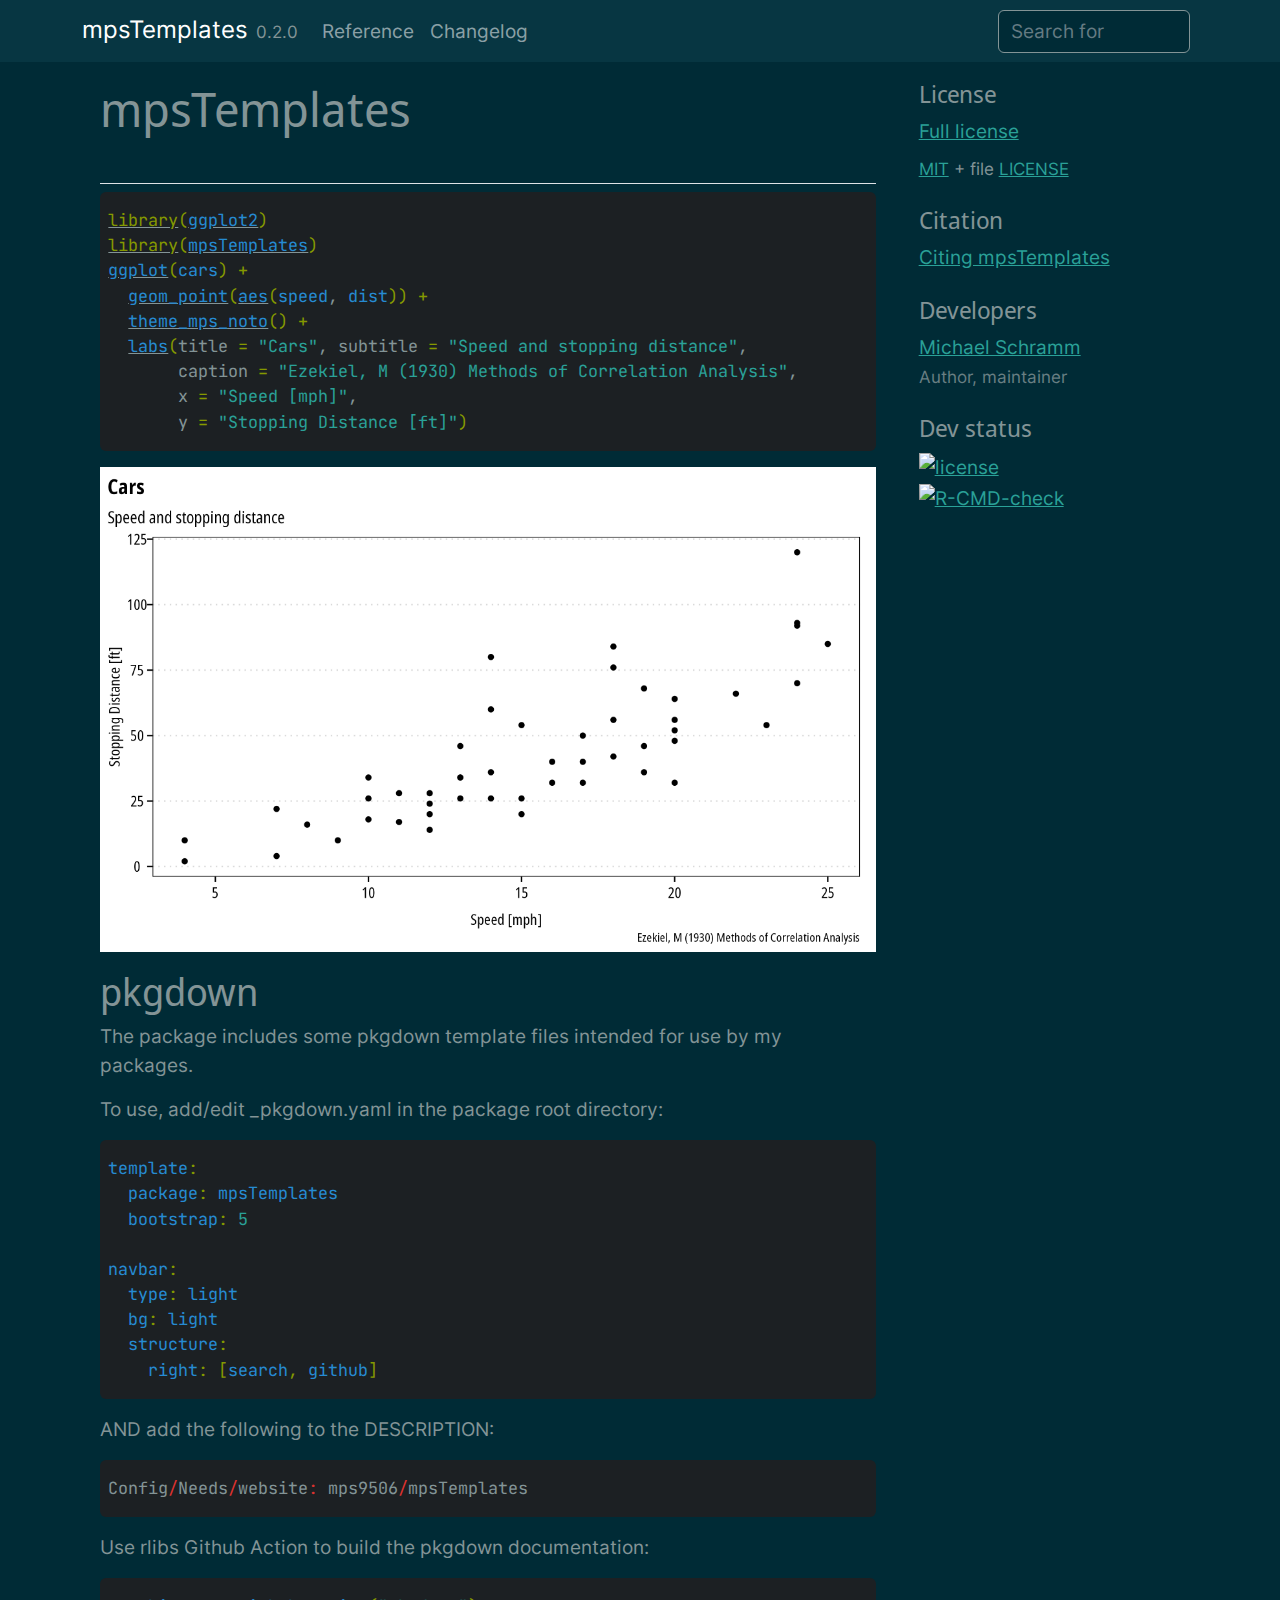
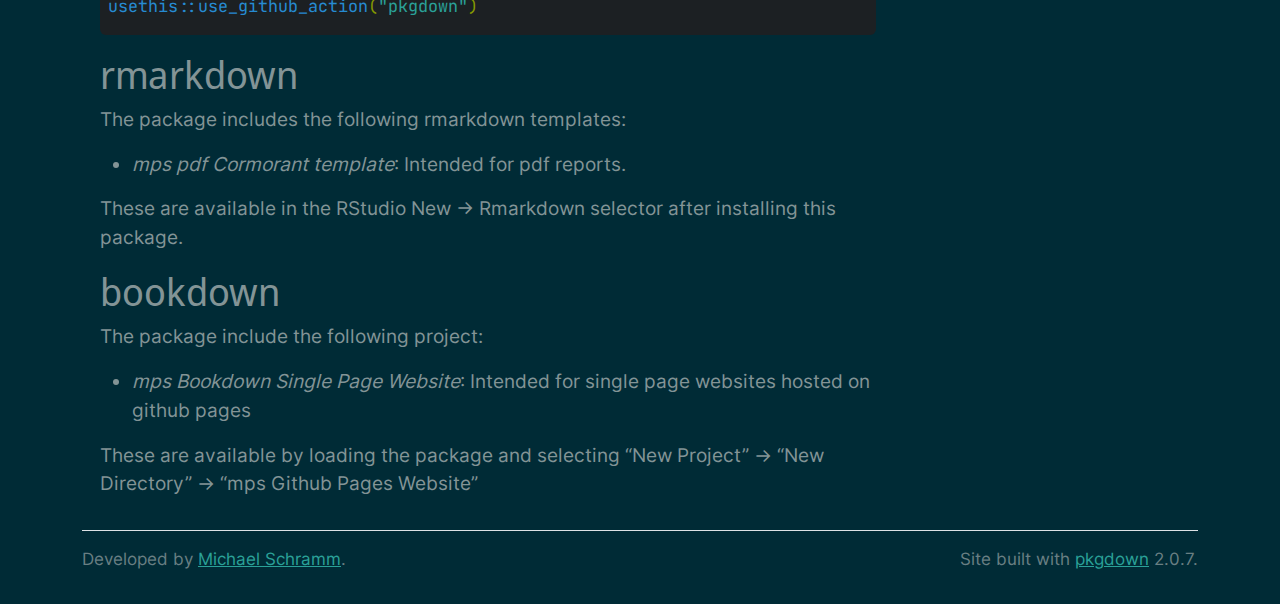
==== commit e5d3f623: "Deploying to gh-pages from @ mps9506/mpsTemplates@38f84e5103743a515773b0a0faba187e3fae91e7 🚀" ====
--- a/index.html
+++ b/index.html
@@ -29,7 +29,7 @@
     
     <a class="navbar-brand me-2" href="index.html">mpsTemplates</a>
 
-    <small class="nav-text text-muted me-auto" data-bs-toggle="tooltip" data-bs-placement="bottom" title="">0.1.0</small>
+    <small class="nav-text text-muted me-auto" data-bs-toggle="tooltip" data-bs-placement="bottom" title="">0.2.0</small>
 
     
     <button class="navbar-toggler" type="button" data-bs-toggle="collapse" data-bs-target="#navbar" aria-controls="navbar" aria-expanded="false" aria-label="Toggle navigation">
@@ -40,6 +40,9 @@
       <ul class="navbar-nav me-auto">
 <li class="nav-item">
   <a class="nav-link" href="reference/index.html">Reference</a>
+</li>
+<li class="nav-item">
+  <a class="nav-link" href="news/index.html">Changelog</a>
 </li>
       </ul>
 <form class="form-inline my-2 my-lg-0" role="search">
